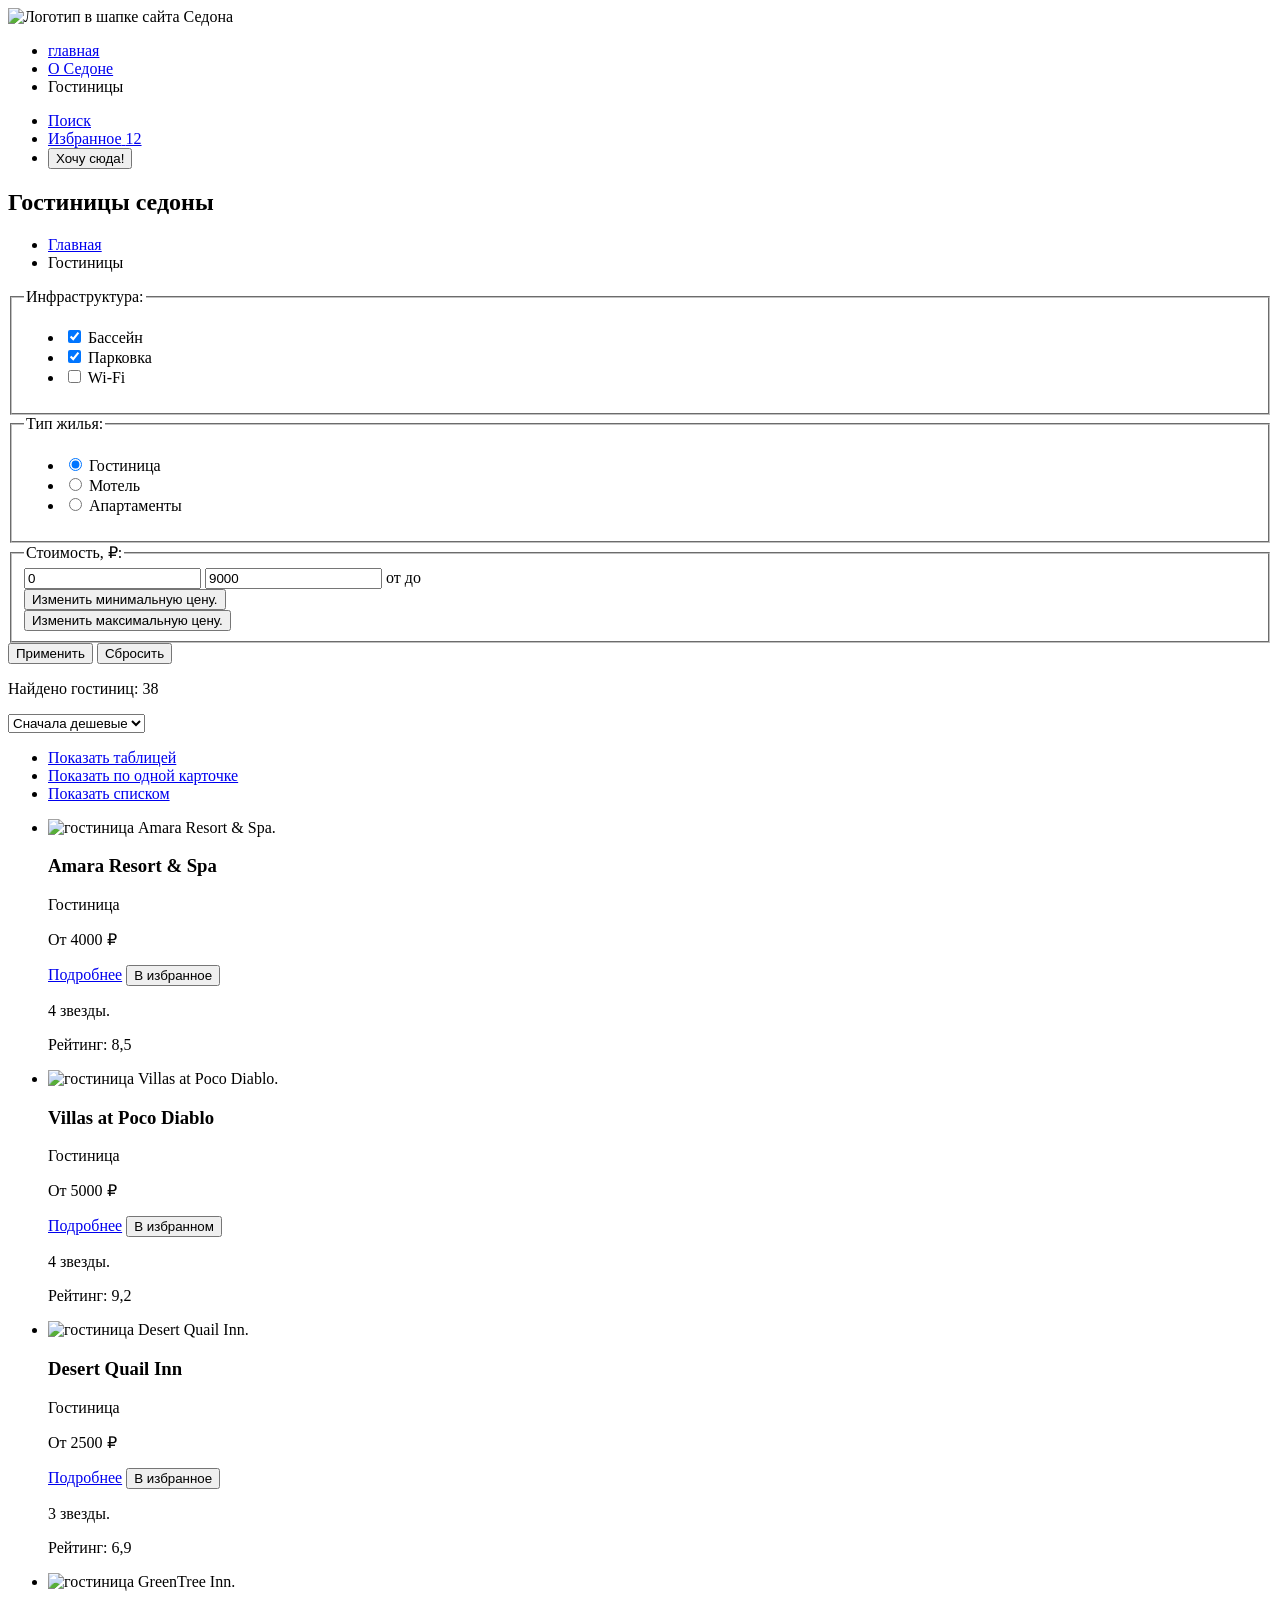
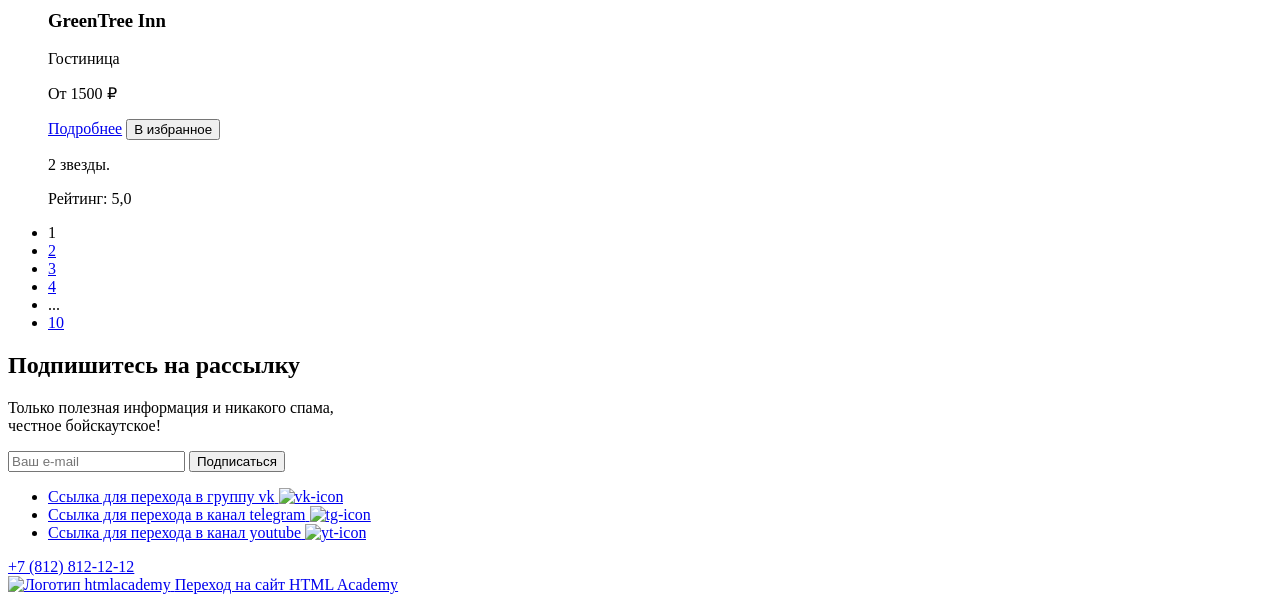
==== catalog.html @ 455b3871 "Add files via upload" ====
<!DOCTYPE html>
<html lang="ru">

  <head>
    <meta charset="utf-8">
    <title>Гостиницы Седона</title>
    <link rel="" href="">
  </head>

  <body>
    <header class="navigation">
      <a class="navigation-logo">
        <img class="logo-site" width="140" height="70" src="images/logo.svg" alt="Логотип в шапке сайта Седона">
      </a>
      <nav class="nav">
        <ul class="nav-list">
          <li class="navigation-item"><a href="index.html" class="nav-list-link">главная</a></li>
          <li class="navigation-item"><a class="nav-list-link" href="#">О Седоне</a></li>
          <li class="navigation-item current-link-catalog"><a class="nav-list-link">Гостиницы</a></li>
        </ul>

        <ul class="nav-list navigation-user">
          <li class="navigation-item">
            <a class="navigation-link-user search-icon" href="#">
              <span class="visually-hidden">Поиск</span>
            </a>
          </li>
          <li class="navigation-item">
            <a class="navigation-link-user favourite-icon" href="#">
              <span class="visually-hidden">Избранное</span>
              <span class="favourite-number">12</span>
            </a>
          </li>
          <li class="navigation-item">
            <button class="button-desired" type="button">Хочу сюда!</button>
          </li>
        </ul>
      </nav>
    </header>

    <main>
      <section class="head-main">
          <h1 class="catalog-title">Гостиницы седоны</h1>
          <ul class="catalog-navigation">
            <li class="catalog-navigation-item">
              <a class="catalog-navigation-link-home" href="index.html">
                <span class="visually-hidden">Главная</span>
              </a>
            </li>
            <li class="catalog-navigation-item">
              <a class="catalog-navigation-link">Гостиницы</a>
            </li>
          </ul>

        <!-- Фильтр каталога -->
        <form class="catalog-filter" action="#" method="get">
          <fieldset class="catalog-filter-checkbox">
            <legend class="catalog-filter-title">Инфраструктура:</legend>
            <ul class="catalog-filter-list">
              <li class="catalog-filter-item">
                <label class="catalog-checked">
                  <input class="visually-hidden filter-input" type="checkbox" name="infrastructure" checked value="pool">
                  <span class="filter-label">Бассейн</span>
                </label>
              </li>
              <li class="catalog-filter-item">
                <label class="catalog-checked">
                  <input class="visually-hidden filter-input" type="checkbox" name="infrastructure" checked value="parking">
                  <span class="filter-label">Парковка</span>
                </label>
              </li>
              <li class="catalog-filter-item">
                <label class="catalog-check">
                  <input class="visually-hidden filter-input" type="checkbox" name="infrastructure" value="wifi">
                  <span class="filter-label">Wi-Fi</span>
                </label>
              </li>
            </ul>
          </fieldset>

          <fieldset class="catalog-filter-radio">
            <legend class="catalog-filter-title">Тип жилья:</legend>
            <ul class="catalog-filter-list">
              <li class="catalog-filter-item">
                <label class="catalog-radios">
                  <input class="visually-hidden filter-input" id="hotel-radio" name="type-radio" type="radio" checked value="Hotel">
                  <span class="filter-label">Гостиница</span>
                </label>
              </li>
              <li class="catalog-filter-item">
                <label class="catalog-radio">
                  <input class="visually-hidden filter-input" id="motel-radio" name="type-radio" type="radio" value="Motel">
                  <span class="filter-label">Мотель</span>
                </label>
              </li>
              <li class="catalog-filter-item">
                <label class="catalog-radio">
                  <input class="visually-hidden filter-input" id="apartments-radio" name="type-radio" type="radio" value="Apartments">
                  <span class="filter-label">Апартаменты</span>
                </label>
              </li>
            </ul>
          </fieldset>

          <fieldset class="catalog-filter-price">
            <legend class="catalog-filter-title">Стоимость, <span>₽:</span></legend>
              <div class="catalog-inputs">
                <input class="catalog-min" type="text" name="max-sum" value="0">
                <input class="catalog-max" type="text" name="min-sum" value="9000">
                <span class="from-to">от</span>
                <span class="before-to">до</span>
              </div>
              <div class="range-scale">
                <div class="range-bar" style="left: 0; width: 226px;">
                  <button class="range-toggle toggle-min" type="button">
                    <span class="visually-hidden">Изменить минимальную цену.</span>
                  </button>
                  <button class="range-toggle toggle-max" type="button">
                    <span class="visually-hidden">Изменить максимальную цену.</span>
                  </button>
                </div>
              </div>
          </fieldset>

          <div class="catalog-buttons">
            <button class="catalog-submit" type="submit">Применить</button>
            <button class="catalog-reset" type="reset">Сбросить</button>
          </div>

        </form>
      </section>

<!-- Вывод поиска -->
      <section class="inner-search">

        <section class="search">
          <p class="found-hotel">Найдено гостиниц:
            <span class="found-hotel"> 38</span>
          </p>

          <select class="select-control">
            <option>Сначала дешевые</option>
          </select>

          <ul class="display-list">
            <li class="display-item">
              <a class="display-button current-button" href="#">
                <span class="visually-hidden">Показать таблицей</span>
              </a>
            </li>
            <li class="display-item">
              <a class="display-button view-item" href="#">
                <span class="visually-hidden">Показать по одной карточке</span>
              </a>
            </li>
            <li class="display-item">
              <a class="display-button view-list" href="#">
                <span class="visually-hidden">Показать списком</span>
              </a>
            </li>
          </ul>
        </section>

<!-- Карточки -->
        <section class="product">
          <ul class="product-list">
            <li class="product-item">
              <img class="product-img" src="images/hotel-1.jpg" alt="гостиница Amara Resort &amp; Spa.">
              <div class="card-container">
                <h3 class="product-title">Amara Resort &amp; Spa</h3>
                <span class="type">Гостиница</span>
                <p class="product-price">От 4000 ₽</p>
                <a class="product-link-details" href="#">Подробнее</a>
                <button class="product-button" type="button">В избранное</button>
                <p class="catalog-hotel-stars four-stars">
                  <span class="visually-hidden">4 звезды.</span>
                </p>
                <p class="catalog-hotel-raiting">Рейтинг: 8,5</p>
              </div>
            </li>

            <li class="product-item">
              <img class="product-img" src="images/hotel-2.jpg" alt="гостиница Villas at Poco Diablo.">
              <div class="card-container">
                <h3 class="product-title">Villas at Poco Diablo</h3>
                <span class="type">Гостиница</span>
                <p class="product-price">От 5000 ₽</p>
                <a class="product-link-details" href="#">Подробнее</a>
                <button class="product-button-favorite" type="button">В избранном</button>
                <p class="catalog-hotel-stars four-stars">
                  <span class="visually-hidden">4 звезды.</span>
                </p>
                <p class="catalog-hotel-raiting">Рейтинг: 9,2</p>
              </div>
            </li>

            <li class="product-item">
              <img class="product-img" src="images/hotel-3.jpg" alt="гостиница Desert Quail Inn.">
              <div class="card-container">
                <h3 class="product-title">Desert Quail Inn</h3>
                <span class="type">Гостиница</span>
                <p class="product-price">От 2500 ₽</p>
                <a class="product-link-details" href="#">Подробнее</a>
                <button class="product-button" type="button">В избранное</button>
                <p class="catalog-hotel-stars tree-stars">
                  <span class="visually-hidden">3 звезды.</span>
                </p>
                <p class="catalog-hotel-raiting">Рейтинг: 6,9</p>
              </div>
            </li>

            <li class="product-item">
              <img class="product-img" src="images/hotel-4.jpg" alt="гостиница GreenTree Inn.">
              <div class="card-container">
                <h3 class="product-title">GreenTree Inn</h3>
                <span class="type">Гостиница</span>
                <p class="product-price">От 1500 ₽</p>
                <a class="product-link-details" href="#">Подробнее</a>
                <button class="product-button" type="button">В избранное</button>
                <p class="catalog-hotel-stars two-stars">
                  <span class="visually-hidden">2 звезды.</span>
                </p>
                <p class="catalog-hotel-raiting">Рейтинг: 5,0</p>
              </div>
            </li>
          </ul>
        </section>

        <section class="pagination-block">
          <ul class="pagination">
            <li class="pagination-item">
              <a class="pagination-link-current">1</a>
            </li>

            <li class="pagination-item">
              <a class="pagination-link" href="#">2</a>
            </li>

            <li class="pagination-item">
              <a class="pagination-link" href="#">3</a>
            </li>

            <li class="pagination-item">
              <a class="pagination-link" href="#">4</a>
            </li>

            <li class="pagination-item">
              <a class="pagination-link-next">...</a>
            </li>

            <li class="pagination-item">
              <a class="pagination-link" href="#">10</a>
            </li>
          </ul>
        </section>
      </section>
        <section class="subscribe">
          <div class="subscribe-block">
            <h2 class="header-block-two">Подпишитесь на рассылку</h2>
            <p class="description-block">Только полезная информация и никакого спама,<br> честное бойскаутское!</p>
            <form class="subscribe-form" action="#" method="post">
            <input class="subscribe-field" type="email" placeholder="Ваш e-mail">
              <button class="subscribe-button" type="submit">Подписаться</button>
            </form>
          </div>
        </section>
    </main>

    <footer class="main-footer">
      <div class="social-container">
        <ul class="social-list">
          <li class="social-item">
            <a class="social-link" href="https://vk.com/htmlacademy" target="_blank"
              title="Группа вконтакте htmlacademy">
              <span class="visually-hidden">Ссылка для перехода в группу vk</span>
              <img src="images/icon/social-vk.svg" alt="vk-icon">
            </a>
          </li>

          <li class="social-item">
            <a class="social-link" href="https://t.me/htmlacademy " target="_blank" title="Телеграм канал htmlacademy">
              <span class="visually-hidden">Ссылка для перехода в канал telegram</span>
              <img src="images/icon/social-telegram.svg" alt="tg-icon">
            </a>
          </li>

          <li class="social-item">
            <a class="social-link" href="https://www.youtube.com/user/htmlacademyru" target="_blank"
              title="Ютуб канал htmlacademy">
              <span class="visually-hidden">Ссылка для перехода в канал youtube</span>
              <img src="images/icon/social-youtube.svg" alt="yt-icon">
            </a>
          </li>
        </ul>

        <div class="footer-contact-number">
          <a href="tel:88128121212" class="footer-number">+7 (812) 812-12-12</a>
        </div>

       <div class="footer-contact-logo">
         <a class="page-footer-contact-logo-htmlacademy" href="https://htmlacademy.ru/">
            <img class="contact-logo" src="images/htmlacademy.svg" width="115" height="33" alt="Логотип htmlacademy">
            <span class="visually-hidden">Переход на сайт HTML Academy</span>
         </a>
       </div>
      </div>
    </footer>
  </body>

</html>
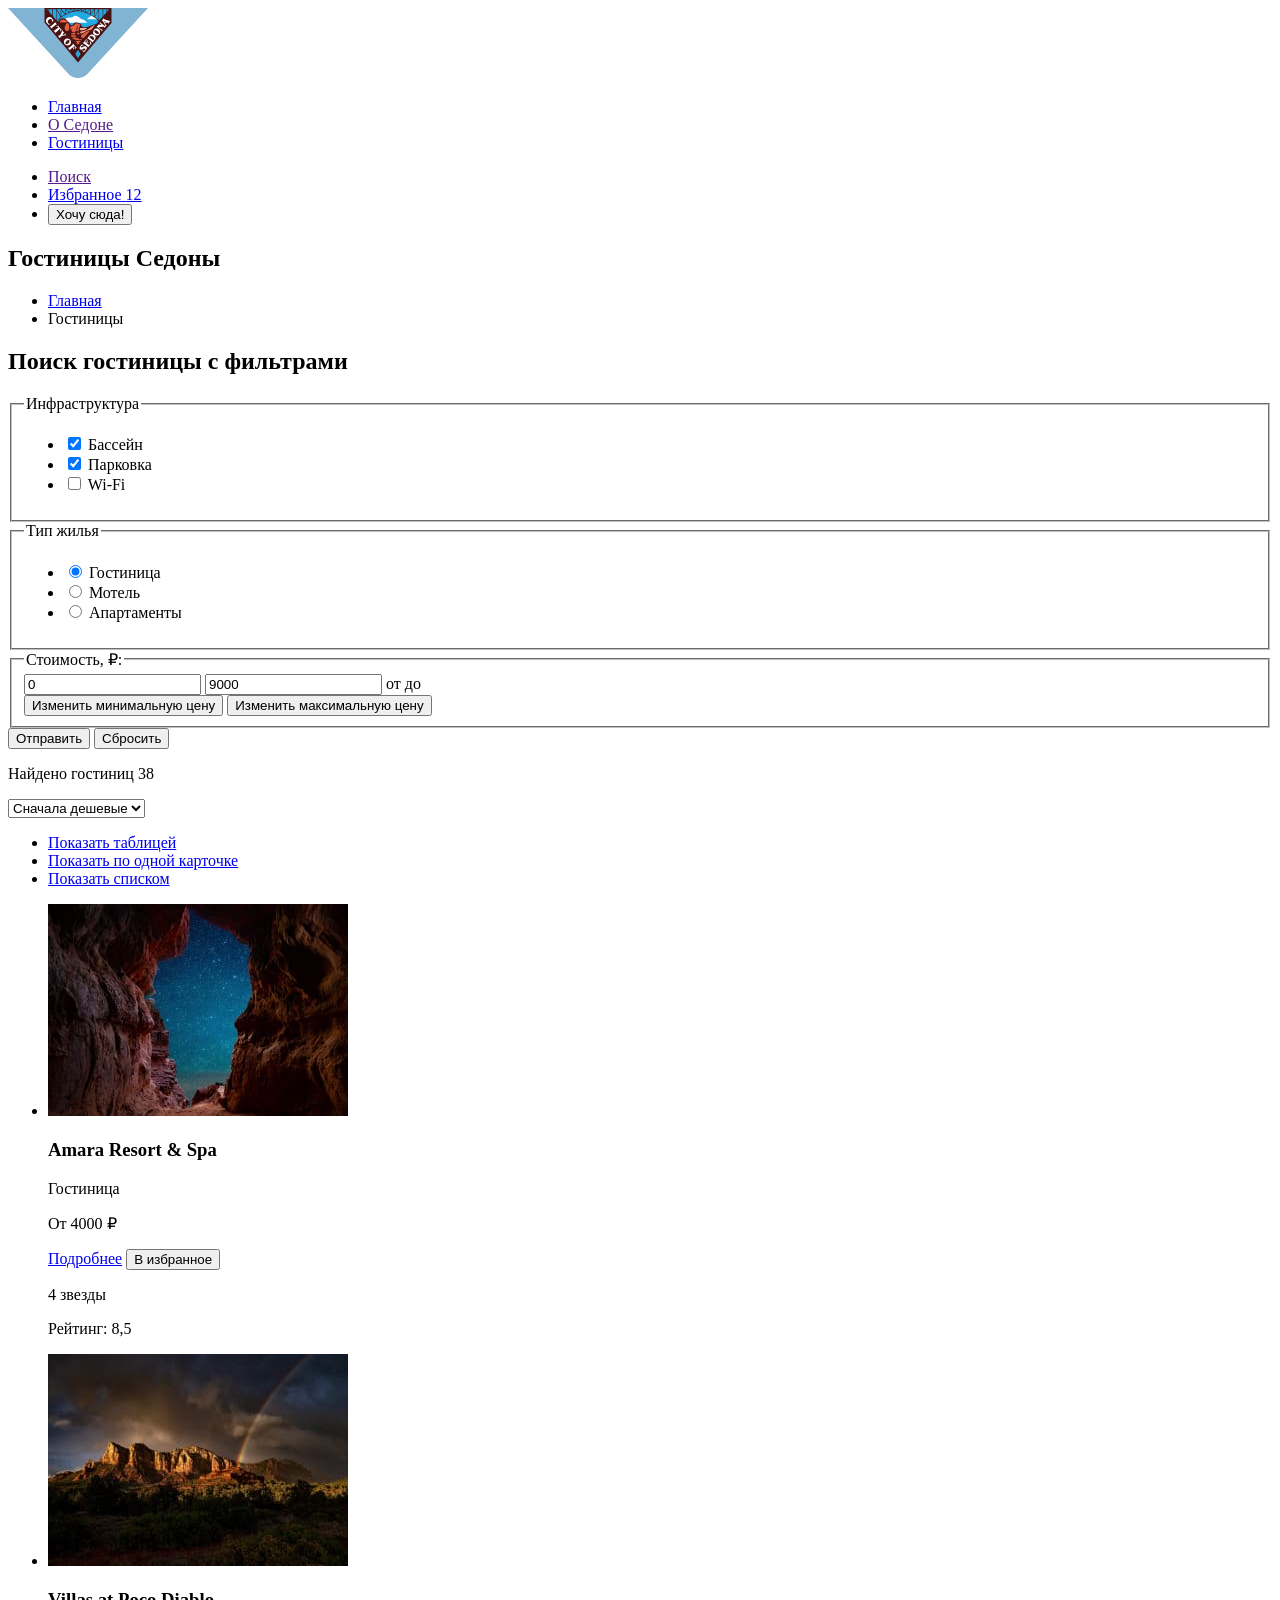
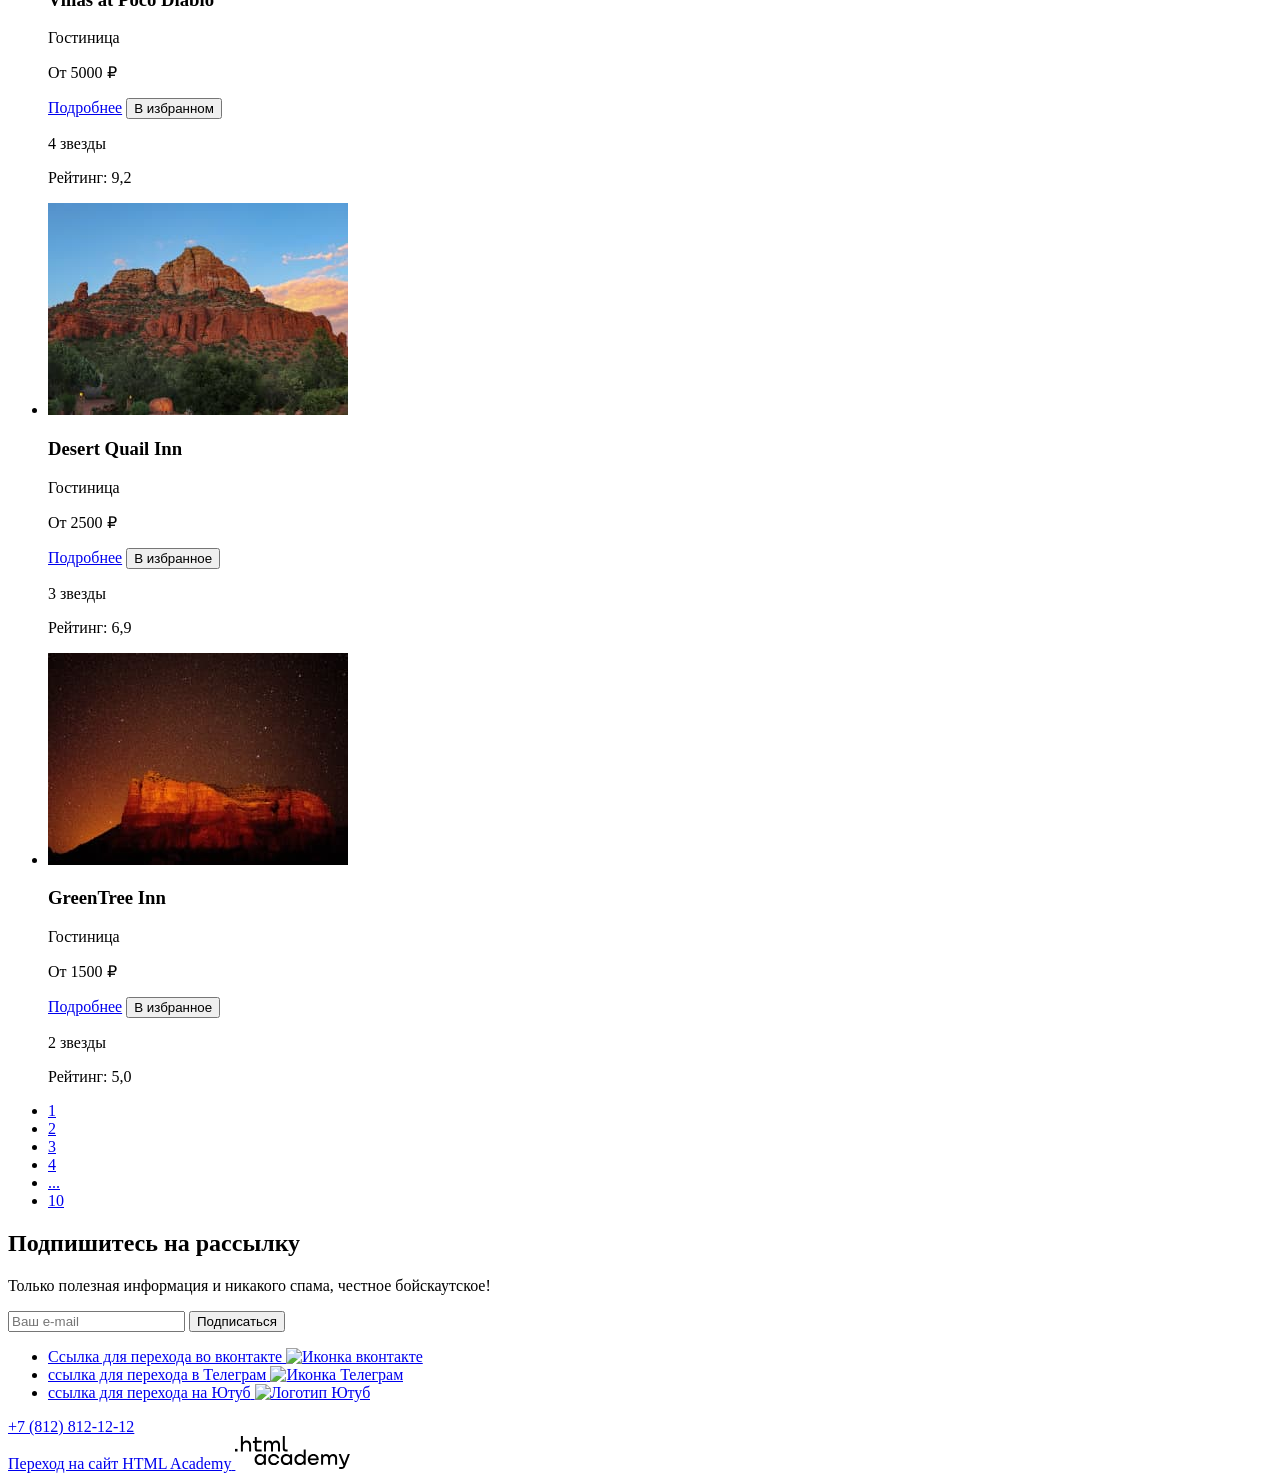
==== commit 33a3ffc5: "Add files via upload" ====
--- a/catalog.html
+++ b/catalog.html
@@ -1,310 +1,408 @@
-<!DOCTYPE html>
-<html lang="ru">
-
-  <head>
-    <meta charset="utf-8">
-    <title>Гостиницы Седона</title>
-    <link rel="" href="">
-  </head>
-
-  <body>
-    <header class="navigation">
-      <a class="navigation-logo">
-        <img class="logo-site" width="140" height="70" src="images/logo.svg" alt="Логотип в шапке сайта Седона">
-      </a>
-      <nav class="nav">
-        <ul class="nav-list">
-          <li class="navigation-item"><a href="index.html" class="nav-list-link">главная</a></li>
-          <li class="navigation-item"><a class="nav-list-link" href="#">О Седоне</a></li>
-          <li class="navigation-item current-link-catalog"><a class="nav-list-link">Гостиницы</a></li>
-        </ul>
-
-        <ul class="nav-list navigation-user">
-          <li class="navigation-item">
-            <a class="navigation-link-user search-icon" href="#">
-              <span class="visually-hidden">Поиск</span>
-            </a>
-          </li>
-          <li class="navigation-item">
-            <a class="navigation-link-user favourite-icon" href="#">
-              <span class="visually-hidden">Избранное</span>
-              <span class="favourite-number">12</span>
-            </a>
-          </li>
-          <li class="navigation-item">
-            <button class="button-desired" type="button">Хочу сюда!</button>
-          </li>
-        </ul>
-      </nav>
-    </header>
-
-    <main>
-      <section class="head-main">
-          <h1 class="catalog-title">Гостиницы седоны</h1>
-          <ul class="catalog-navigation">
-            <li class="catalog-navigation-item">
-              <a class="catalog-navigation-link-home" href="index.html">
-                <span class="visually-hidden">Главная</span>
-              </a>
-            </li>
-            <li class="catalog-navigation-item">
-              <a class="catalog-navigation-link">Гостиницы</a>
-            </li>
-          </ul>
-
-        <!-- Фильтр каталога -->
-        <form class="catalog-filter" action="#" method="get">
-          <fieldset class="catalog-filter-checkbox">
-            <legend class="catalog-filter-title">Инфраструктура:</legend>
-            <ul class="catalog-filter-list">
-              <li class="catalog-filter-item">
-                <label class="catalog-checked">
-                  <input class="visually-hidden filter-input" type="checkbox" name="infrastructure" checked value="pool">
-                  <span class="filter-label">Бассейн</span>
-                </label>
-              </li>
-              <li class="catalog-filter-item">
-                <label class="catalog-checked">
-                  <input class="visually-hidden filter-input" type="checkbox" name="infrastructure" checked value="parking">
-                  <span class="filter-label">Парковка</span>
-                </label>
-              </li>
-              <li class="catalog-filter-item">
-                <label class="catalog-check">
-                  <input class="visually-hidden filter-input" type="checkbox" name="infrastructure" value="wifi">
-                  <span class="filter-label">Wi-Fi</span>
-                </label>
-              </li>
-            </ul>
-          </fieldset>
-
-          <fieldset class="catalog-filter-radio">
-            <legend class="catalog-filter-title">Тип жилья:</legend>
-            <ul class="catalog-filter-list">
-              <li class="catalog-filter-item">
-                <label class="catalog-radios">
-                  <input class="visually-hidden filter-input" id="hotel-radio" name="type-radio" type="radio" checked value="Hotel">
-                  <span class="filter-label">Гостиница</span>
-                </label>
-              </li>
-              <li class="catalog-filter-item">
-                <label class="catalog-radio">
-                  <input class="visually-hidden filter-input" id="motel-radio" name="type-radio" type="radio" value="Motel">
-                  <span class="filter-label">Мотель</span>
-                </label>
-              </li>
-              <li class="catalog-filter-item">
-                <label class="catalog-radio">
-                  <input class="visually-hidden filter-input" id="apartments-radio" name="type-radio" type="radio" value="Apartments">
-                  <span class="filter-label">Апартаменты</span>
-                </label>
-              </li>
-            </ul>
-          </fieldset>
-
-          <fieldset class="catalog-filter-price">
-            <legend class="catalog-filter-title">Стоимость, <span>₽:</span></legend>
-              <div class="catalog-inputs">
-                <input class="catalog-min" type="text" name="max-sum" value="0">
-                <input class="catalog-max" type="text" name="min-sum" value="9000">
-                <span class="from-to">от</span>
-                <span class="before-to">до</span>
-              </div>
-              <div class="range-scale">
-                <div class="range-bar" style="left: 0; width: 226px;">
-                  <button class="range-toggle toggle-min" type="button">
-                    <span class="visually-hidden">Изменить минимальную цену.</span>
-                  </button>
-                  <button class="range-toggle toggle-max" type="button">
-                    <span class="visually-hidden">Изменить максимальную цену.</span>
-                  </button>
-                </div>
-              </div>
-          </fieldset>
-
-          <div class="catalog-buttons">
-            <button class="catalog-submit" type="submit">Применить</button>
-            <button class="catalog-reset" type="reset">Сбросить</button>
-          </div>
-
-        </form>
-      </section>
-
-<!-- Вывод поиска -->
-      <section class="inner-search">
-
-        <section class="search">
-          <p class="found-hotel">Найдено гостиниц:
-            <span class="found-hotel"> 38</span>
-          </p>
-
-          <select class="select-control">
-            <option>Сначала дешевые</option>
-          </select>
-
-          <ul class="display-list">
-            <li class="display-item">
-              <a class="display-button current-button" href="#">
-                <span class="visually-hidden">Показать таблицей</span>
-              </a>
-            </li>
-            <li class="display-item">
-              <a class="display-button view-item" href="#">
-                <span class="visually-hidden">Показать по одной карточке</span>
-              </a>
-            </li>
-            <li class="display-item">
-              <a class="display-button view-list" href="#">
-                <span class="visually-hidden">Показать списком</span>
-              </a>
-            </li>
-          </ul>
-        </section>
-
-<!-- Карточки -->
-        <section class="product">
-          <ul class="product-list">
-            <li class="product-item">
-              <img class="product-img" src="images/hotel-1.jpg" alt="гостиница Amara Resort &amp; Spa.">
-              <div class="card-container">
-                <h3 class="product-title">Amara Resort &amp; Spa</h3>
-                <span class="type">Гостиница</span>
-                <p class="product-price">От 4000 ₽</p>
-                <a class="product-link-details" href="#">Подробнее</a>
-                <button class="product-button" type="button">В избранное</button>
-                <p class="catalog-hotel-stars four-stars">
-                  <span class="visually-hidden">4 звезды.</span>
-                </p>
-                <p class="catalog-hotel-raiting">Рейтинг: 8,5</p>
-              </div>
-            </li>
-
-            <li class="product-item">
-              <img class="product-img" src="images/hotel-2.jpg" alt="гостиница Villas at Poco Diablo.">
-              <div class="card-container">
-                <h3 class="product-title">Villas at Poco Diablo</h3>
-                <span class="type">Гостиница</span>
-                <p class="product-price">От 5000 ₽</p>
-                <a class="product-link-details" href="#">Подробнее</a>
-                <button class="product-button-favorite" type="button">В избранном</button>
-                <p class="catalog-hotel-stars four-stars">
-                  <span class="visually-hidden">4 звезды.</span>
-                </p>
-                <p class="catalog-hotel-raiting">Рейтинг: 9,2</p>
-              </div>
-            </li>
-
-            <li class="product-item">
-              <img class="product-img" src="images/hotel-3.jpg" alt="гостиница Desert Quail Inn.">
-              <div class="card-container">
-                <h3 class="product-title">Desert Quail Inn</h3>
-                <span class="type">Гостиница</span>
-                <p class="product-price">От 2500 ₽</p>
-                <a class="product-link-details" href="#">Подробнее</a>
-                <button class="product-button" type="button">В избранное</button>
-                <p class="catalog-hotel-stars tree-stars">
-                  <span class="visually-hidden">3 звезды.</span>
-                </p>
-                <p class="catalog-hotel-raiting">Рейтинг: 6,9</p>
-              </div>
-            </li>
-
-            <li class="product-item">
-              <img class="product-img" src="images/hotel-4.jpg" alt="гостиница GreenTree Inn.">
-              <div class="card-container">
-                <h3 class="product-title">GreenTree Inn</h3>
-                <span class="type">Гостиница</span>
-                <p class="product-price">От 1500 ₽</p>
-                <a class="product-link-details" href="#">Подробнее</a>
-                <button class="product-button" type="button">В избранное</button>
-                <p class="catalog-hotel-stars two-stars">
-                  <span class="visually-hidden">2 звезды.</span>
-                </p>
-                <p class="catalog-hotel-raiting">Рейтинг: 5,0</p>
-              </div>
-            </li>
-          </ul>
-        </section>
-
-        <section class="pagination-block">
-          <ul class="pagination">
-            <li class="pagination-item">
-              <a class="pagination-link-current">1</a>
-            </li>
-
-            <li class="pagination-item">
-              <a class="pagination-link" href="#">2</a>
-            </li>
-
-            <li class="pagination-item">
-              <a class="pagination-link" href="#">3</a>
-            </li>
-
-            <li class="pagination-item">
-              <a class="pagination-link" href="#">4</a>
-            </li>
-
-            <li class="pagination-item">
-              <a class="pagination-link-next">...</a>
-            </li>
-
-            <li class="pagination-item">
-              <a class="pagination-link" href="#">10</a>
-            </li>
-          </ul>
-        </section>
-      </section>
-        <section class="subscribe">
-          <div class="subscribe-block">
-            <h2 class="header-block-two">Подпишитесь на рассылку</h2>
-            <p class="description-block">Только полезная информация и никакого спама,<br> честное бойскаутское!</p>
-            <form class="subscribe-form" action="#" method="post">
-            <input class="subscribe-field" type="email" placeholder="Ваш e-mail">
-              <button class="subscribe-button" type="submit">Подписаться</button>
-            </form>
-          </div>
-        </section>
-    </main>
-
-    <footer class="main-footer">
-      <div class="social-container">
-        <ul class="social-list">
-          <li class="social-item">
-            <a class="social-link" href="https://vk.com/htmlacademy" target="_blank"
-              title="Группа вконтакте htmlacademy">
-              <span class="visually-hidden">Ссылка для перехода в группу vk</span>
-              <img src="images/icon/social-vk.svg" alt="vk-icon">
-            </a>
-          </li>
-
-          <li class="social-item">
-            <a class="social-link" href="https://t.me/htmlacademy " target="_blank" title="Телеграм канал htmlacademy">
-              <span class="visually-hidden">Ссылка для перехода в канал telegram</span>
-              <img src="images/icon/social-telegram.svg" alt="tg-icon">
-            </a>
-          </li>
-
-          <li class="social-item">
-            <a class="social-link" href="https://www.youtube.com/user/htmlacademyru" target="_blank"
-              title="Ютуб канал htmlacademy">
-              <span class="visually-hidden">Ссылка для перехода в канал youtube</span>
-              <img src="images/icon/social-youtube.svg" alt="yt-icon">
-            </a>
-          </li>
-        </ul>
-
-        <div class="footer-contact-number">
-          <a href="tel:88128121212" class="footer-number">+7 (812) 812-12-12</a>
-        </div>
-
-       <div class="footer-contact-logo">
-         <a class="page-footer-contact-logo-htmlacademy" href="https://htmlacademy.ru/">
-            <img class="contact-logo" src="images/htmlacademy.svg" width="115" height="33" alt="Логотип htmlacademy">
-            <span class="visually-hidden">Переход на сайт HTML Academy</span>
-         </a>
-       </div>
-      </div>
-    </footer>
-  </body>
-
-</html>
+<!doctype html>
+<html lang="ru">
+  <head>
+    <meta charset="UTF-8" />
+    <meta name="viewport" content="width=device-width, initial-scale=1.0" />
+    <title>Гостиницы</title>
+    <link rel="stylesheet" href="/styles/styles.css" />
+  </head>
+  <body>
+    <header class="navigation">
+      <a class="navigation-logo" href="index.html">
+        <img
+          class="logo"
+          src="images/logo.svg"
+          alt="Логотип Седона"
+          width="140"
+          height="70"
+        />
+      </a>
+      <ul class="navigation-list">
+        <li class="navigation-item navigation-item-current">
+          <a class="navigation-link" href="index.html">Главная</a>
+        </li>
+        <li class="navigation-item navigation-item-current">
+          <a class="navigation-link" href="">О Седоне</a>
+        </li>
+        <li class="navigation-item navigation-item-current">
+          <a class="navigation-link" href="catalog.html">Гостиницы</a>
+        </li>
+      </ul>
+      <ul class="navigation-user">
+        <li class="navigation-user-item">
+          <a class="navigation-user-link search-icon" href="">
+            <span class="visually-hidden">Поиск</span>
+          </a>
+        </li>
+        <li class="navigation-user-item">
+          <a class="navigation-user-link favourite-icon" href="favorit.html">
+            <span class="visually-hidden">Избранное</span>
+            <span class="visually-hidden">12</span>
+          </a>
+        </li>
+        <li class="navigation-user-item">
+          <button class="navigation-button" type="button">Хочу сюда!</button>
+        </li>
+      </ul>
+    </header>
+    <main>
+      <section class="filter">
+        <!--хлебные крошки -->
+        <h1 class="filter-text">Гостиницы Седоны</h1>
+        <ul class="breadcrumbs">
+          <li class="breadcrumbs-item">
+            <a class="breadcrumbs-link" href="index.html">
+              <span class="visually-hidden">Главная</span>
+            </a>
+          </li>
+          <li class="breadcrumbs-item">
+            <a class="breadcrumbs-link">Гостиницы</a>
+          </li>
+        </ul>
+        <!--фильтры-->
+
+        <h2 class="visually-hidden">Поиск гостиницы с фильтрами</h2>
+        <form action="https://echo.htmlacademy.ru/" method="get">
+          <fieldset class="catalog-filter-checkbox">
+            <legend class="catalog-filter-title">Инфраструктура</legend>
+            <ul class="catalog-filter-list">
+              <li class="catalog-filter-item">
+                <label class="catalog-checked">
+                  <input
+                    type="checkbox"
+                    class="visually-hidden filter-input"
+                    name="infrastructure"
+                    value="pool"
+                    checked
+                  />
+                  <span class="filter-label">Бассейн</span>
+                </label>
+              </li>
+              <li class="catalog-filter-item">
+                <label class="catalog-checked">
+                  <input
+                    type="checkbox"
+                    name="infrastructure"
+                    value="parking"
+                    class="visually-hidden filter-input"
+                    checked
+                  />
+                  <span class="filter-label">Парковка</span>
+                </label>
+              </li>
+              <li class="catalog-filter-item">
+                <label class="catalog-check">
+                  <input
+                    type="checkbox"
+                    name="infrastructure"
+                    value="Wi-Fi"
+                    class="filter-input visually-hidden"
+                  />
+                  <span class="filter-label">Wi-Fi</span>
+                </label>
+              </li>
+            </ul>
+          </fieldset>
+          <fieldset class="catalog-filter-radio">
+            <legend class="catalog-filter-title">Тип жилья</legend>
+            <ul class="catalog-filter-list">
+              <li class="catalog-filter-item">
+                <label class="catalog-radio">
+                  <input
+                    class="visually-hidden filter-input"
+                    type="radio"
+                    name="type-radio"
+                    value="Hotel"
+                    checked
+                  />
+                  <span class="filter-label">Гостиница</span>
+                </label>
+              </li>
+              <li class="catalog-filter-item">
+                <label class="catalog-radio">
+                  <input
+                    class="visually-hidden filter-input"
+                    type="radio"
+                    name="type-radio"
+                    value="Motel"
+                  />
+                  <span class="filter-label">Мотель</span>
+                </label>
+              </li>
+              <li class="catalog-filter-item">
+                <label class="catalog-radio">
+                  <input
+                    class="visually-hidden filter-input"
+                    name="type-radio"
+                    value="Apartments"
+                    type="radio"
+                  />
+                  <span class="filter-label">Апартаменты</span>
+                </label>
+              </li>
+            </ul>
+          </fieldset>
+          <fieldset class="catalog-filter-price">
+            <legend class="catalog-filter-title">Стоимость, ₽:</legend>
+            <div class="catalog-inputs">
+              <input
+                type="number"
+                class="catalog-min"
+                name="min-sum"
+                value="0"
+                min="0"
+              />
+              <input
+                type="number"
+                class="catalog-max"
+                name="max-sum"
+                value="9000"
+                max="12000"
+              />
+              <span class="from-to">от</span>
+              <span class="before-to">до</span>
+            </div>
+            <div class="range-scale">
+              <div class="range-bar">
+                <button type="button" class="range-toggle toggle-min">
+                  <span class="visually-hidden">
+                    Изменить минимальную цену</span
+                  >
+                </button>
+                <button class="range-toggle toggle-max" type="button">
+                  <span class="visually-hidden"
+                    >Изменить максимальную цену</span
+                  >
+                </button>
+              </div>
+            </div>
+          </fieldset>
+          <div class="catalog-buttons">
+            <button class="catalog-submit" type="submit">Отправить</button>
+            <button class="catalog-reset" type="reset">Сбросить</button>
+          </div>
+        </form>
+      </section>
+      <section class="inner-search">
+        <section class="search">
+          <p class="found-hotel">
+            Найдено гостиниц
+            <span class="found-hotel"> 38</span>
+          </p>
+          <select name="" id="">
+            <option value="">Сначала дешевые</option>
+            <option value="">Сначала дорогие</option>
+          </select>
+          <ul class="display-list">
+            <li class="display-item">
+              <a class="display-button current-button" href="#">
+                <span class="visually-hidden">Показать таблицей</span>
+              </a>
+            </li>
+            <li class="display-item">
+              <a class="display-button" href="#">
+                <span class="visually-hidden">Показать по одной карточке</span>
+              </a>
+            </li>
+            <li class="display-item">
+              <a href="#" class="display-button">
+                <span class="visually-hidden">Показать списком</span>
+              </a>
+            </li>
+          </ul>
+        </section>
+        <section class="product">
+          <ul class="product-list">
+            <li class="product-item">
+              <img
+                class="product-img"
+                src="images/hotel-1.jpg"
+                alt="Гостиница Amara Resort"
+                width="300"
+                height="212"
+              />
+              <div class="card-container">
+                <h3 class="product-title">Amara Resort &amp; Spa</h3>
+                <span class="type">Гостиница</span>
+                <p class="product-price">От 4000 ₽</p>
+                <a classs="product-link-details" href="#">Подробнее</a>
+                <button class="product-button" type="button">
+                  В избранное
+                </button>
+                <p class="catalog-hotel-stars four-stars">
+                  <span class="visually-hidden">4 звезды</span>
+                </p>
+                <p class="catalog-hotel-raiting">Рейтинг: 8,5</p>
+              </div>
+            </li>
+            <li class="product-item">
+              <img
+                class="product-img"
+                src="images/hotel-2.jpg"
+                alt="Гостиница Villas at Poco Diablo"
+                width="300"
+                height="212"
+              />
+              <div class="card-container">
+                <h3 class="product-title">Villas at Poco Diablo</h3>
+                <span class="type">Гостиница</span>
+                <p class="product-price">От 5000 ₽</p>
+                <a class="product-link-details" href="#">Подробнее</a>
+                <button class="product-button-favorite" type="button">
+                  В избранном
+                </button>
+                <p class="catalog-hotel-stars four-stars">
+                  <span class="visually-hidden">4 звезды</span>
+                </p>
+                <p class="catalog-hotel-raiting">Рейтинг: 9,2</p>
+              </div>
+            </li>
+            <li class="product-item">
+              <img
+                class="product-img"
+                src="images/hotel-3.jpg"
+                alt="Гостиница Desert Quail Inn"
+                width="300"
+                height="212"
+              />
+              <div class="card-container">
+                <h3 class="product-title">Desert Quail Inn</h3>
+                <span class="type">Гостиница</span>
+                <p class="product-price">От 2500 ₽</p>
+                <a class="product-link-details" href="#">Подробнее</a>
+                <button class="product-button-favorite" type="button">
+                  В избранное
+                </button>
+                <p class="catalog-hotel-stars tree-stars">
+                  <span class="visually-hidden">3 звезды</span>
+                </p>
+                <p class="catalog-hotel-raiting">Рейтинг: 6,9</p>
+              </div>
+            </li>
+            <li class="product-item">
+              <img
+                class="product-img"
+                src="images/hotel-4.jpg"
+                alt="Гостиница GreenTree Inn"
+                width="300"
+                height="212"
+              />
+              <div class="card-container">
+                <h3 class="product-title">GreenTree Inn</h3>
+                <span class="type">Гостиница</span>
+                <p class="product-price">От 1500 ₽</p>
+                <a href="#" class="product-link-details">Подробнее</a>
+                <button class="product-button-favorite">В избранное</button>
+                <p class="catalog-hotel-stars two-stars">
+                  <span class="visually-hidden">2 звезды</span>
+                </p>
+                <p class="catalog-hotel-raiting">Рейтинг: 5,0</p>
+              </div>
+            </li>
+          </ul>
+        </section>
+        <section class="pagination-block">
+          <ul class="pagination">
+            <li class="pagination-item">
+              <a class="pagination-link pagination-link-current" href="#">1</a>
+            </li>
+            <li class="pagination-item">
+              <a class="pagination-link" href="#">2</a>
+            </li>
+            <li class="pagination-item">
+              <a class="pagination-link" href="#">3</a>
+            </li>
+            <li class="pagination-item">
+              <a class="pagination-link" href="#">4</a>
+            </li>
+            <li class="pagination-item">
+              <a class="pagination-link-next" href="#">...</a>
+            </li>
+            <li class="pagination-item">
+              <a class="pagination-link" href="#">10</a>
+            </li>
+          </ul>
+        </section>
+      </section>
+
+      <!--подписка на новости -->
+      <section class="subscribe sub-img">
+        <div class="subscribe-block">
+          <h2 class="header-block-two">Подпишитесь на рассылку</h2>
+          <p class="description-block">
+            Только полезная информация и никакого спама, честное бойскаутское!
+          </p>
+          <form
+            class="subscribe-form"
+            action="https://echo.htmlacademy.ru/"
+            method="post"
+          >
+            <input
+              class="subscribe-field"
+              type="email"
+              placeholder="Ваш e-mail"
+            />
+            <button class="subscribe-button" type="submit">Подписаться</button>
+          </form>
+        </div>
+      </section>
+    </main>
+
+    <footer class="main-footer">
+      <section class="social-container">
+        <ul class="social-list">
+          <li class="social-item">
+            <a
+              class="social-link"
+              target="_blank"
+              href="https://htmlacademy.ru/study"
+            >
+              <span class="visually-hidden"
+                >Ссылка для перехода во вконтакте</span
+              >
+              <img src="" alt="Иконка вконтакте" />
+            </a>
+          </li>
+          <li class="social-item">
+            <a
+              class="social-link"
+              target="_blank"
+              href="https://htmlacademy.ru/study"
+            >
+              <span class="visually-hidden"
+                >ссылка для перехода в Телеграм</span
+              >
+              <img src="" alt="Иконка Телеграм" />
+            </a>
+          </li>
+          <li class="social-item">
+            <a
+              href="https://htmlacademy.ru/study"
+              class="social-link"
+              target="_blank"
+            >
+              <span class="visually-hidden">ссылка для перехода на Ютуб</span>
+              <img src="" alt="Логотип Ютуб" />
+            </a>
+          </li>
+        </ul>
+      </section>
+      <section class="footer-contact-number">
+        <a class="footer-number" href="tel:88128121212">+7 (812) 812-12-12</a>
+      </section>
+      <section class="footer-contact-logo">
+        <a
+          class="page-footer-contact-logo-htmlacademy"
+          href="https://htmlacademy.ru/intensive/htmlcss"
+        >
+          <span class="visually-hidden">Переход на сайт HTML Academy</span>
+          <img
+            class="contact-logo"
+            src="images/HTML Academy.svg"
+            alt="Логотип htmlacademy"
+          />
+        </a>
+      </section>
+    </footer>
+  </body>
+</html>
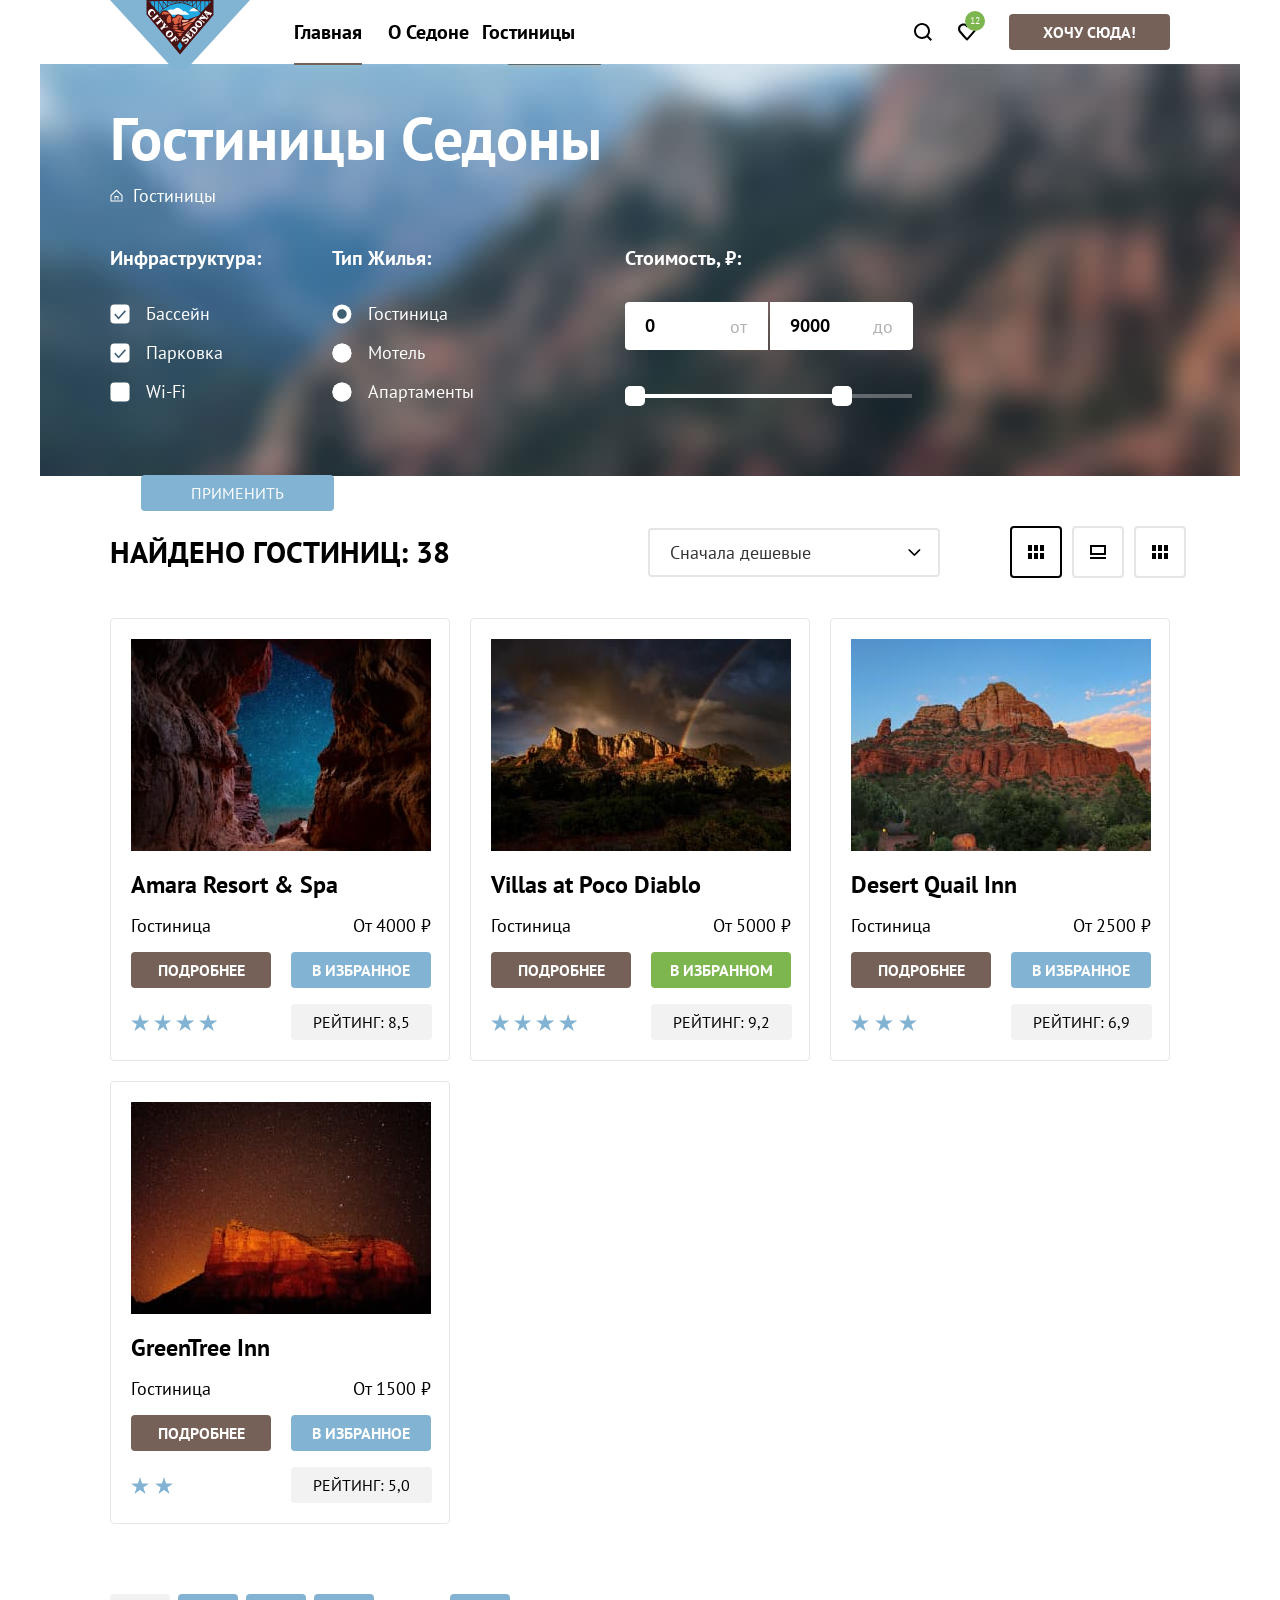
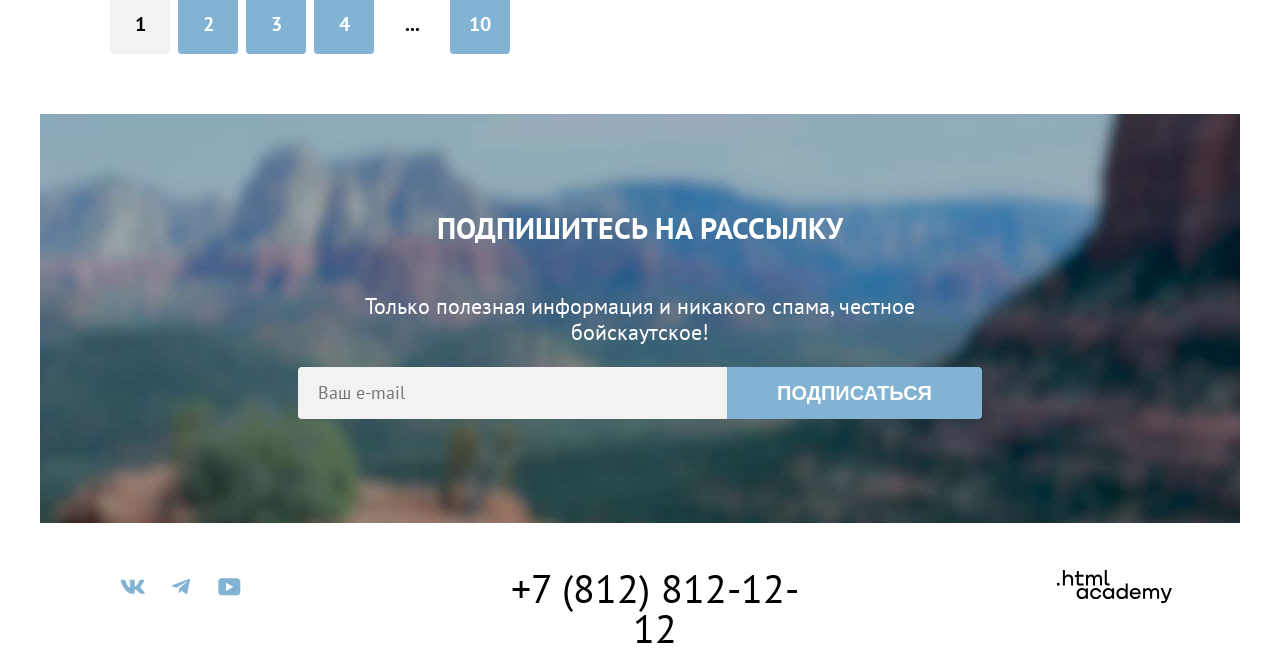
==== commit 0a570da8: "Add files via upload" ====
--- a/catalog.html
+++ b/catalog.html
@@ -3,47 +3,49 @@
   <head>
     <meta charset="UTF-8" />
     <meta name="viewport" content="width=device-width, initial-scale=1.0" />
-    <title>Гостиницы</title>
-    <link rel="stylesheet" href="/styles/styles.css" />
+    <title>HTML Academy: Седона</title>
+    <link rel="stylesheet" href="styles/styles.css" />
   </head>
   <body>
     <header class="navigation">
       <a class="navigation-logo" href="index.html">
         <img
           class="logo"
-          src="images/logo.svg"
+          src="/images/logo.svg"
           alt="Логотип Седона"
           width="140"
           height="70"
         />
       </a>
-      <ul class="navigation-list">
-        <li class="navigation-item navigation-item-current">
-          <a class="navigation-link" href="index.html">Главная</a>
-        </li>
-        <li class="navigation-item navigation-item-current">
-          <a class="navigation-link" href="">О Седоне</a>
-        </li>
-        <li class="navigation-item navigation-item-current">
-          <a class="navigation-link" href="catalog.html">Гостиницы</a>
-        </li>
-      </ul>
-      <ul class="navigation-user">
-        <li class="navigation-user-item">
-          <a class="navigation-user-link search-icon" href="">
-            <span class="visually-hidden">Поиск</span>
-          </a>
-        </li>
-        <li class="navigation-user-item">
-          <a class="navigation-user-link favourite-icon" href="favorit.html">
-            <span class="visually-hidden">Избранное</span>
-            <span class="visually-hidden">12</span>
-          </a>
-        </li>
-        <li class="navigation-user-item">
-          <button class="navigation-button" type="button">Хочу сюда!</button>
-        </li>
-      </ul>
+      <nav class="nav">
+        <ul class="nav navigation-list">
+          <li class="navigation-item navigation-item-current">
+            <a class="navigation-link" href="index.html">Главная</a>
+          </li>
+          <li class="navigation-item ">
+            <a class="navigation-link" href="">О Седоне</a>
+          </li>
+          <li class="navigation-item ">
+            <a class="navigation-link" href="catalog.html">Гостиницы</a>
+          </li>
+        </ul>
+        <ul class="navigation-user">
+          <li class="navigation-user-item">
+            <a class="navigation-user-link search-icon" href="">
+              <span class="visually-hidden">Поиск</span>
+            </a>
+          </li>
+          <li class="navigation-user-item">
+            <a class="navigation-user-link favourite-icon" href="favorit.html">
+              <span class="visually-hidden">Избранное</span>
+              <span class="favourite-number">12</span>
+            </a>
+          </li>
+          <li class="navigation-user-item">
+            <button class="navigation-button" type="button">Хочу сюда!</button>
+          </li>
+        </ul>
+      </nav>
     </header>
     <main>
       <section class="filter">
@@ -51,20 +53,23 @@
         <h1 class="filter-text">Гостиницы Седоны</h1>
         <ul class="breadcrumbs">
           <li class="breadcrumbs-item">
-            <a class="breadcrumbs-link" href="index.html">
+            <a class="breadcrumbs-link-home" href="index.html">
+              <img src="/images/icons/home.svg" alt="">
               <span class="visually-hidden">Главная</span>
             </a>
           </li>
           <li class="breadcrumbs-item">
-            <a class="breadcrumbs-link">Гостиницы</a>
+            <a class="breadcrumbs-link-arrow">Гостиницы
+
+            </a>
           </li>
         </ul>
         <!--фильтры-->
 
         <h2 class="visually-hidden">Поиск гостиницы с фильтрами</h2>
-        <form action="https://echo.htmlacademy.ru/" method="get">
+        <form class="catalog-filter" action="https://echo.htmlacademy.ru/" method="get">
           <fieldset class="catalog-filter-checkbox">
-            <legend class="catalog-filter-title">Инфраструктура</legend>
+            <legend class="catalog-filter-title">Инфраструктура:</legend>
             <ul class="catalog-filter-list">
               <li class="catalog-filter-item">
                 <label class="catalog-checked">
@@ -104,10 +109,10 @@
             </ul>
           </fieldset>
           <fieldset class="catalog-filter-radio">
-            <legend class="catalog-filter-title">Тип жилья</legend>
+            <legend class="catalog-filter-title">Тип жилья:</legend>
             <ul class="catalog-filter-list">
               <li class="catalog-filter-item">
-                <label class="catalog-radio">
+                <label class="catalog-radio-checked">
                   <input
                     class="visually-hidden filter-input"
                     type="radio"
@@ -145,14 +150,14 @@
           <fieldset class="catalog-filter-price">
             <legend class="catalog-filter-title">Стоимость, ₽:</legend>
             <div class="catalog-inputs">
-              <input
+              <input class="catalog-min"
                 type="number"
                 class="catalog-min"
                 name="min-sum"
                 value="0"
                 min="0"
               />
-              <input
+              <input class="catalog-max"
                 type="number"
                 class="catalog-max"
                 name="max-sum"
@@ -163,7 +168,7 @@
               <span class="before-to">до</span>
             </div>
             <div class="range-scale">
-              <div class="range-bar">
+              <div class="range-bar" style="left: 0; width: 226px;">
                 <button type="button" class="range-toggle toggle-min">
                   <span class="visually-hidden">
                     Изменить минимальную цену</span
@@ -177,8 +182,8 @@
               </div>
             </div>
           </fieldset>
-          <div class="catalog-buttons">
-            <button class="catalog-submit" type="submit">Отправить</button>
+          <div class="catalog-buttons ">
+            <button class="catalog-submit" type="submit">Применить</button>
             <button class="catalog-reset" type="reset">Сбросить</button>
           </div>
         </form>
@@ -186,10 +191,10 @@
       <section class="inner-search">
         <section class="search">
           <p class="found-hotel">
-            Найдено гостиниц
+            Найдено гостиниц:
             <span class="found-hotel"> 38</span>
           </p>
-          <select name="" id="">
+          <select class="select-control" name="" id="">
             <option value="">Сначала дешевые</option>
             <option value="">Сначала дорогие</option>
           </select>
@@ -200,12 +205,12 @@
               </a>
             </li>
             <li class="display-item">
-              <a class="display-button" href="#">
+              <a class="display-button view-item" href="#">
                 <span class="visually-hidden">Показать по одной карточке</span>
               </a>
             </li>
             <li class="display-item">
-              <a href="#" class="display-button">
+              <a href="#" class="display-button view-list">
                 <span class="visually-hidden">Показать списком</span>
               </a>
             </li>
@@ -225,7 +230,7 @@
                 <h3 class="product-title">Amara Resort &amp; Spa</h3>
                 <span class="type">Гостиница</span>
                 <p class="product-price">От 4000 ₽</p>
-                <a classs="product-link-details" href="#">Подробнее</a>
+                <a class="product-link-details" href="#">Подробнее</a>
                 <button class="product-button" type="button">
                   В избранное
                 </button>
@@ -248,7 +253,7 @@
                 <span class="type">Гостиница</span>
                 <p class="product-price">От 5000 ₽</p>
                 <a class="product-link-details" href="#">Подробнее</a>
-                <button class="product-button-favorite" type="button">
+                <button class="product-button product-button-favorite" type="button">
                   В избранном
                 </button>
                 <p class="catalog-hotel-stars four-stars">
@@ -270,7 +275,7 @@
                 <span class="type">Гостиница</span>
                 <p class="product-price">От 2500 ₽</p>
                 <a class="product-link-details" href="#">Подробнее</a>
-                <button class="product-button-favorite" type="button">
+                <button class="product-button" type="button">
                   В избранное
                 </button>
                 <p class="catalog-hotel-stars tree-stars">
@@ -292,7 +297,7 @@
                 <span class="type">Гостиница</span>
                 <p class="product-price">От 1500 ₽</p>
                 <a href="#" class="product-link-details">Подробнее</a>
-                <button class="product-button-favorite">В избранное</button>
+                <button class="product-button">В избранное</button>
                 <p class="catalog-hotel-stars two-stars">
                   <span class="visually-hidden">2 звезды</span>
                 </p>
@@ -304,7 +309,7 @@
         <section class="pagination-block">
           <ul class="pagination">
             <li class="pagination-item">
-              <a class="pagination-link pagination-link-current" href="#">1</a>
+              <a class="pagination-link-current" href="#">1</a>
             </li>
             <li class="pagination-item">
               <a class="pagination-link" href="#">2</a>
@@ -348,8 +353,8 @@
       </section>
     </main>
 
-    <footer class="main-footer">
-      <section class="social-container">
+<footer class="main-footer">
+      <div class="social-container">
         <ul class="social-list">
           <li class="social-item">
             <a
@@ -360,7 +365,7 @@
               <span class="visually-hidden"
                 >Ссылка для перехода во вконтакте</span
               >
-              <img src="" alt="Иконка вконтакте" />
+              <img src="images/icons/social-vk.svg" alt="Иконка вконтакте" />
             </a>
           </li>
           <li class="social-item">
@@ -372,25 +377,21 @@
               <span class="visually-hidden"
                 >ссылка для перехода в Телеграм</span
               >
-              <img src="" alt="Иконка Телеграм" />
+              <img src="images/icons/social-telegram.svg" alt="Иконка Телеграм" />
             </a>
           </li>
           <li class="social-item">
-            <a
-              href="https://htmlacademy.ru/study"
-              class="social-link"
-              target="_blank"
-            >
+            <a href="" class="social-link" target="_blank">
               <span class="visually-hidden">ссылка для перехода на Ютуб</span>
-              <img src="" alt="Логотип Ютуб" />
+              <img src="images/icons/social-youtube.svg" alt="Логотип Ютуб" />
             </a>
           </li>
         </ul>
-      </section>
-      <section class="footer-contact-number">
+
+      <div class="footer-contact-number">
         <a class="footer-number" href="tel:88128121212">+7 (812) 812-12-12</a>
-      </section>
-      <section class="footer-contact-logo">
+      </div>
+      <div class="footer-contact-logo">
         <a
           class="page-footer-contact-logo-htmlacademy"
           href="https://htmlacademy.ru/intensive/htmlcss"
@@ -402,7 +403,7 @@
             alt="Логотип htmlacademy"
           />
         </a>
-      </section>
+      </div>
     </footer>
   </body>
 </html>
--- a/styles/styles.css
+++ b/styles/styles.css
@@ -0,0 +1,986 @@
+@font-face {
+  font-family: "PT Sans";
+  font-style: normal;
+  font-weight: 400;
+  src: url("../fonts/ptsans-400.woff2") format(woff2);
+  font-display: swap;
+}
+
+@font-face {
+  font-family: "PT Sans";
+  font-style: normal;
+  font-weight: 700;
+  src: url("../fonts/ptsans-700.woff2") format(woff2);
+  font-display: swap;
+}
+
+html {
+  height: 100%;
+}
+
+body {
+  width: 1200px;
+  min-height: 100%;
+  margin: 0 auto;
+  padding: 0 auto;
+  flex-direction: column;
+  display: flex;
+  height: 100%;
+  font-family: "PT Sans", sans-serif;
+  font-weight: 400;
+  font-size: 18px;
+  line-height: 21px;
+  color: #000000;
+  background-color: #ffffff;
+}
+/* header */
+.navigation {
+  margin: 0 auto;
+  width: 1060px;
+  display: flex;
+  flex-grow: 1;
+  flex-direction: column;
+  height: 100%;
+}
+
+.navigation-logo {
+  max-width: 100%;
+  height: auto;
+  position: absolute;
+}
+
+.nav {
+  justify-content: space-between;
+  height: 64px;
+  margin-left: 168px;
+  display: flex;
+}
+
+.navigation-list {
+  font-weight: 700;
+  font-size: 20px;
+  line-height: 24px;
+  text-align: center;
+  align-items: center;
+  text-transform: capitalize;
+  text-decoration: none;
+  margin: 0;
+  display: flex;
+  list-style-type: none;
+  padding: 0;
+}
+
+.navigation-item-current ::after {
+  position: absolute;
+  content: "";
+  width: 68px;
+  top: 43px;
+  left: 16px;
+  right: 16px;
+  bottom: -1px;
+  height: 2px;
+  background: #756257;
+}
+
+.navigation-item {
+  position: relative;
+  width: 100px;
+}
+
+.navigation-user {
+  text-decoration: none;
+  justify-content: flex-end;
+  list-style-type: none;
+  display: flex;
+  align-items: center;
+}
+
+.navigation-link {
+  text-decoration: none;
+  font-style: normal;
+  font-weight: 700;
+  font-size: 20px;
+  line-height: 24px;
+  color: black;
+}
+
+.navigation-user-link {
+  text-decoration: none;
+  position: relative;
+  width: 44px;
+  height: 64px;
+  background-repeat: no-repeat;
+  background-position: center;
+  background-size: 18px 18px;
+}
+
+.search-icon {
+  background-image: url("../images/icons/search.svg");
+  display: block;
+}
+
+.favourite-icon {
+  background-image: url("../images/icons/heart.svg");
+  display: block;
+  margin-right: 20px;
+}
+
+.favourite-number {
+  position: absolute;
+  left: 20px;
+  top: 11px;
+  padding: 5px;
+  font-weight: 400;
+  font-size: 10px;
+  font-style: normal;
+  line-height: 10px;
+  color: white;
+  background-color: #7db54f;
+  border-radius: 10px;
+  max-width: 50px;
+}
+
+.main-index {
+  flex-grow: 1;
+}
+
+.hero {
+  background-image: url("../images/Group 24 (1).jpg");
+  background-color: #688fa9;
+  background-repeat: no-repeat;
+  background-position: center, bottom;
+  padding: 51px 0 82px;
+  background-size: auto cover;
+}
+
+.logo {
+  display: block;
+  margin: 0 auto;
+}
+
+.advantages-block {
+  font-weight: 700;
+  font-size: 30px;
+  line-height: 36px;
+  text-align: center;
+  padding: 69px 270px;
+  margin-bottom: 21px;
+}
+
+.header-block {
+  font-size: 30px;
+  font-weight: 700;
+  text-transform: uppercase;
+  line-height: 36px;
+  margin: 0;
+  margin-bottom: 25px;
+}
+
+.description-block {
+  font-size: 22px;
+  font-weight: 400;
+  line-height: 26px;
+  word-wrap: break-word;
+}
+
+.advantages {
+  flex-direction: column;
+  justify-content: flex-start;
+  align-items: flex-start;
+  display: inline-flex;
+}
+
+.advantages-list {
+  list-style-type: none;
+  padding: 0;
+  margin: 0;
+  display: flex;
+  flex-wrap: wrap;
+  width: 100%;
+}
+
+.advantages-text {
+  width: fixed 400px;
+  height: fixed 385px;
+  background-color: #82b3d3;
+  text-align: center;
+  color: #ffffff;
+  padding-top: 103px;
+  padding-left: 85px;
+  padding-right: 85px;
+  padding-bottom: 103px;
+}
+
+.pictures {
+  color: #ffffff;
+  background-color: #82b3d3;
+  display: flex;
+  padding: 0;
+}
+
+.advantages-item {
+  height: 385px;
+  box-sizing: content-box;
+}
+
+.advantages-item-block {
+  width: fixed 400px;
+  height: fixed 385px;
+  text-align: center;
+  padding-top: 103px;
+  padding-left: 85px;
+  padding-right: 85px;
+  padding-bottom: 103px;
+  flex: 1;
+  background-color: #83b3d31f;
+}
+
+.light-blue {
+  background-color: #83b3d333;
+}
+
+.advantages-heading {
+  font-weight: 700;
+  font-size: 24px;
+  line-height: 28px;
+  text-transform: uppercase;
+  margin: 0;
+  position: relative;
+  margin-bottom: 30px;
+  padding-bottom: 30px;
+}
+
+.advantages-heading::after {
+  content: "";
+  position: absolute;
+  width: 60px;
+  height: 2px;
+  background-color: rgba(0, 0, 0, 0.3);
+  bottom: -2px;
+  left: 86px;
+}
+
+.advantages-text .advantages-heading::after {
+  background-color: #ffffff;
+}
+
+.advantages-block-welcome {
+  font-weight: 700;
+  font-size: 30px;
+  line-height: 36px;
+  text-align: center;
+  padding: 64px 340px;
+  margin-bottom: 20px;
+}
+
+.header-block-two {
+  font-size: 30px;
+  font-weight: 700;
+  text-transform: uppercase;
+  line-height: 36px;
+  margin: 0;
+  margin-bottom: 25px;
+}
+
+.service-list {
+  list-style-type: none;
+  padding: 0;
+  margin: 0;
+  display: flex;
+  flex-wrap: wrap;
+  width: 100%;
+}
+.service-item {
+  width: 400px;
+  height: 385px;
+  text-align: center;
+  flex: 1;
+}
+.service-block {
+  text-align: center;
+  padding: 80px 85px;
+  display: flex;
+  flex-direction: column;
+  align-items: center;
+  gap: 30px;
+}
+.service-heading {
+  font-weight: 700;
+  font-size: 24px;
+  line-height: 28px;
+  text-transform: uppercase;
+  margin: 0;
+  position: relative;
+}
+
+.interested {
+  text-align: center;
+  padding: 96px 304px;
+}
+
+.subscribe {
+  text-align: center;
+  padding: 96px 258px 104px;
+}
+
+.sub-img {
+  background-color: #82b3d3;
+  background-image: url("../images/Subscribe.jpg");
+  background-position: center;
+  background-size: cover;
+  background-repeat: no-repeat;
+  color: #ffffff;
+}
+
+.subscribe-block {
+  text-align: center;
+  display: flex;
+  flex-direction: column;
+}
+
+.subscribe-field {
+  font-family: "PT Sans";
+  font-weight: 400;
+  font-size: 18px;
+  line-height: 24px;
+  font-style: normal;
+  padding: 12px 20px;
+  width: 452px;
+  max-height: 52px;
+  background-color: #f2f2f2;
+  border: none;
+  border-radius: 4px 0px 0px 4px;
+}
+
+.main-footer {
+  width: 1200px;
+  padding: 40px 0px 40px 0px;
+}
+
+.social-container {
+  align-items: center;
+  display: flex;
+  justify-content: space-around;
+  flex-wrap: nowrap;
+  height: 50px;
+}
+
+.social-list {
+  list-style-type: none;
+  margin: 0;
+  padding: 0 0 0 48px;
+  display: flex;
+  justify-content: center;
+}
+
+.footer-contact-number {
+  height: 40px;
+  display: flex;
+  flex-wrap: wrap;
+  gap: 10px;
+  width: 331px;
+  padding: 0 194px;
+}
+
+.footer-number {
+  font-size: 40px;
+  line-height: 40px;
+  text-align: center;
+  text-decoration: none;
+  color: inherit;
+}
+
+.footer-contact-logo {
+  padding: 0 47px 0 0;
+}
+
+.filter {
+  background-image: url("../images/Фильтр.jpg");
+  background-color: #81b3d3;
+  background-repeat: no-repeat;
+  background-size: cover;
+  padding: 35px 70px 70px;
+  margin-bottom: 50px;
+  color: #ffffff;
+}
+
+.filter-text {
+  font-family: "PT Sans";
+  font-weight: 700;
+  font-style: bold;
+  font-size: 60px;
+  line-height: 78px;
+  margin: 0;
+  margin-bottom: 8px;
+}
+
+.breadcrumbs {
+  list-style-type: none;
+  padding: 0;
+  margin: 0;
+  display: flex;
+  flex-wrap: wrap;
+  align-items: center;
+  margin-bottom: 40px;
+}
+
+.breadcrumbs-item {
+  height: 21px;
+  position: relative;
+}
+
+.breadcrumbs-link-home {
+  height: 15px;
+  background-repeat: no-repeat;
+  background-size: 13px 15px;
+  display: block;
+  padding-bottom: 19px;
+  padding-right: 10px;
+}
+
+.catalog-filter {
+  display: flex;
+  height: 160px;
+  flex-wrap: wrap;
+}
+
+.catalog-filter-checkbox {
+  border: none;
+  margin: 0 71px 0 0;
+  padding: 0;
+}
+
+.catalog-filter-radio {
+  border: none;
+  margin: 0 151px 0 0;
+  padding: 0;
+}
+
+.catalog-filter-price {
+  border: none;
+  max-width: 549px;
+  margin: 0;
+  padding: 0;
+}
+
+.catalog-filter-list {
+  list-style: none;
+  margin: 0;
+  padding: 0;
+}
+
+.catalog-filter-item {
+  margin-bottom: 16px;
+  height: 23px;
+}
+
+.catalog-filter-title {
+  font-size: 20px;
+  line-height: 24px;
+  font-weight: 700;
+  margin-bottom: 32px;
+  padding: 0;
+  text-transform: capitalize;
+}
+
+.filter-input {
+  font-size: 18px;
+  line-height: 23px;
+  width: 20px;
+  height: 20px;
+}
+
+.catalog-checked {
+  background-image: url("../images/icons/checkboxlike.svg");
+  background-size: 20px 20px;
+  background-repeat: no-repeat;
+  background-position: left 0 center;
+}
+
+.catalog-check {
+  background-image: url("../images/icons/checkbox.svg");
+  background-size: 20px 20px;
+  background-repeat: no-repeat;
+  background-position: left 0 center;
+}
+
+.catalog-radio-checked {
+  background-image: url("../images/icons/radiolike.svg");
+  background-size: 20px 20px;
+  background-repeat: no-repeat;
+  background-position: left 0 center;
+}
+
+.catalog-radio {
+  background-image: url("../images/icons/radio.svg");
+  background-size: 20px 20px;
+  background-repeat: no-repeat;
+  background-position: left 0 center;
+}
+
+.filter-label {
+  font-family: PT Sans;
+  font-size: 18px;
+  font-style: normal;
+  font-weight: 400;
+  line-height: 23px;
+  margin-left: 36px;
+}
+
+.catalog-inputs {
+  display: flex;
+  margin: 0 0 44px;
+  padding: 0;
+}
+
+.range-scale {
+  position: relative;
+  height: 4px;
+  background-color: rgba(255, 255, 255, 0.3);
+  width: 287px;
+}
+
+.range-bar {
+  position: absolute;
+  height: 4px;
+  background-color: #ffffff;
+}
+
+.range-toggle {
+  position: absolute;
+  width: 20px;
+  height: 20px;
+  border-radius: 5px;
+  background-color: #ffffff;
+  border: none;
+  cursor: pointer;
+}
+
+.toggle-min {
+  left: 0;
+  top: -8px;
+}
+
+.toggle-max {
+  right: -1px;
+  top: -8px;
+}
+
+.catalog-min {
+  display: inline-block;
+  border: none;
+  width: 103px;
+  margin: 0;
+  padding: 12px 20px;
+  font-family: PT Sans;
+  font-size: 18px;
+  font-style: normal;
+  font-weight: 700;
+  line-height: 24px;
+  border-radius: 4px 0 0 4px;
+}
+
+.catalog-max {
+  display: inline-block;
+  border: none;
+  width: 103px;
+  margin: 0 2px;
+  padding: 12px 20px;
+  font-family: PT Sans;
+  font-size: 18px;
+  font-style: normal;
+  font-weight: 700;
+  line-height: 24px;
+  border-radius: 0 4px 4px 0;
+}
+
+.from-to {
+  position: relative;
+  right: 185px;
+  top: 13px;
+  color: #000000;
+  opacity: 30%;
+  line-height: 24px;
+}
+
+.before-to {
+  position: relative;
+  right: 59px;
+  top: 13px;
+  color: #000000;
+  opacity: 30%;
+  line-height: 24px;
+}
+
+.catalog-submit {
+  font-family: PT Sans;
+  font-size: 16px;
+  line-height: 20px;
+  font-style: normal;
+  text-transform: uppercase;
+  margin: 56px 0 32px 0;
+  padding: 8px 50px;
+  color: #fff;
+  background-color: #82b3d3;
+  border-radius: 4px;
+  border: 0;
+}
+
+.catalog-reset {
+  font-family: PT Sans;
+  font-size: 16px;
+  line-height: 20px;
+  font-style: normal;
+  text-transform: uppercase;
+  margin: 0;
+  padding: 8px 50px;
+  border: 0;
+  color: #fff;
+  background-color: rgba(131, 179, 211, 0);
+}
+.catalog-buttons {
+  margin: 0 0 0 31px;
+  padding: 0;
+  width: 191px;
+  height: 104px;
+  text-align: center;
+}
+
+.search {
+  display: flex;
+  flex-wrap: wrap;
+  justify-content: space-between;
+  align-items: center;
+  margin-bottom: 40px;
+}
+
+.inner-search {
+  width: 1060px;
+  margin: 0 auto;
+}
+
+.found-hotel {
+  font-family: "PT Sans";
+  font-size: 30px;
+  font-weight: 700;
+  line-height: 36px;
+  text-transform: uppercase;
+  max-width: 350px;
+  margin: 0;
+  color: #000000;
+}
+
+.select-control {
+  font-family: inherit;
+  width: 292px;
+  min-height: 49px;
+  font-weight: 400;
+  font-size: 18px;
+  line-height: 21px;
+  color: #333333;
+  padding: 12px 20px;
+  border: 2px solid #e5e5e5;
+  border-radius: 4px;
+  background-color: #ffffff;
+  appearance: none;
+  background-image: url("../images/icons/arrow.svg");
+  background-repeat: no-repeat;
+  background-position: right 13px center;
+  padding-right: 20px;
+  margin-left: auto;
+}
+
+.display-list {
+  display: flex;
+  max-width: 160px;
+  min-height: 48px;
+  padding: 0;
+  margin: 0;
+  list-style: none;
+  gap: 10px;
+  margin-left: 70px;
+}
+
+.display-button {
+  display: block;
+  width: 48px;
+  height: 48px;
+  border-radius: 4px;
+  border: 2px solid #e5e5e5;
+  background-repeat: no-repeat;
+  background-position: center;
+  background-size: 16px 14px;
+}
+
+.current-button {
+  background-image: url("../images/icons/table.svg");
+  border: 2px solid black;
+}
+
+.view-item {
+  background-image: url("../images/icons/item.svg");
+}
+
+.view-list {
+  background-image: url("../images/icons/table.svg");
+}
+
+.product {
+  margin-bottom: 70px;
+  position: relative;
+}
+
+.card-container {
+  width: 300px;
+  margin-top: 20px;
+  display: grid;
+  grid-template-columns: 140px auto;
+  gap: 16px 20px;
+  grid-template-areas:
+    "title        title"
+    "description  price"
+    "btn-more     favorites"
+    "stars        rating";
+}
+
+.type {
+  grid-area: description;
+  margin: 0;
+}
+
+.product-list {
+  list-style-type: none;
+  margin: 0;
+  padding: 0;
+  display: grid;
+  grid-template-columns: repeat(3, 340px);
+  gap: 20px;
+}
+
+.product-item {
+  display: flex;
+  flex-direction: column;
+  padding: 20px;
+  border-radius: 4px;
+  border: 1px solid #e6e6e6;
+}
+
+.product-img {
+  width: 300px;
+  height: 212px;
+}
+
+.product-title {
+  font-weight: 700;
+  font-size: 24px;
+  line-height: 28px;
+  grid-area: title;
+  margin: 0;
+}
+
+.product-price {
+  margin: 0;
+  margin-right: 1px;
+  justify-self: end;
+}
+
+.product-link-details {
+  font-weight: 700;
+  font-size: 16px;
+  line-height: 20px;
+  text-transform: uppercase;
+  text-decoration: none;
+  text-align: center;
+  padding: 8px;
+  background-color: #756157;
+  color: #ffffff;
+  border-radius: 4px;
+  grid-area: btn-more;
+}
+
+.product-button {
+  font-family: "PT Sans";
+  font-weight: 700;
+  font-size: 16px;
+  line-height: 20px;
+  color: #ffffff;
+  background-color: #82b3d3;
+  border: 0;
+  border-radius: 4px;
+  text-transform: uppercase;
+  grid-area: favorites;
+  width: 140px;
+}
+
+.product-button-favorite {
+  background-color: #7db54f;
+}
+
+.catalog-hotel-stars {
+  background-image: url("../images/icons/star.svg");
+  background-repeat: space no-repeat;
+  background-position: center;
+  background-size: 18px 17px;
+  margin: 0;
+  grid-area: stars;
+}
+
+.one-stars {
+  width: 0;
+}
+
+.two-stars {
+  width: 42px;
+}
+
+.tree-stars {
+  width: 66px;
+}
+
+.four-stars {
+  width: 86px;
+}
+
+.five-stars {
+  width: 106px;
+}
+
+.catalog-hotel-raiting {
+  font-size: 16px;
+  line-height: 20px;
+  text-transform: uppercase;
+  font-weight: 400;
+  background-color: #f2f2f2;
+  width: 97px;
+  grid-area: rating;
+  margin: 0;
+  padding: 8px 22px;
+  border-radius: 4px;
+}
+
+.pagination-block {
+  margin-bottom: 60px;
+}
+
+.pagination {
+  display: flex;
+  list-style: none;
+  gap: 8px;
+  flex-wrap: wrap;
+  padding: 0;
+  margin: 0;
+}
+
+.pagination-item {
+  min-width: 60px;
+  text-align: center;
+}
+
+.pagination-link-current {
+  background-color: #f2f2f2;
+  color: #000000;
+  text-decoration: none;
+  border-radius: 4px;
+  font-style: normal;
+  font-weight: 700;
+  font-size: 20px;
+  line-height: 36px;
+  display: block;
+  padding: 12px 10px;
+  text-align: center;
+}
+
+.pagination-link {
+  background-color: #82b3d3;
+  color: #ffffff;
+  text-decoration: none;
+  border-radius: 4px;
+  font-style: normal;
+  font-weight: 700;
+  font-size: 20px;
+  line-height: 36px;
+  display: block;
+  padding: 12px 10px;
+  text-align: center;
+}
+
+.pagination-link-next {
+  background-color: transparent;
+  color: #000000;
+  text-decoration: none;
+  border-radius: 4px;
+  font-style: normal;
+  font-weight: 700;
+  font-size: 20px;
+  line-height: 36px;
+  display: block;
+  padding: 12px 10px;
+  text-align: center;
+}
+
+.navigation-button {
+  background-color: #756157;
+  min-width: 160px;
+  height: 36px;
+  border-radius: 4px;
+  color: #ffffff;
+  gap: 10px;
+  font-family: "PT Sans";
+  font-size: 16px;
+  text-transform: uppercase;
+  line-height: 20px;
+  border: none;
+  text-align: center;
+  padding: 8px 34px;
+  font-weight: 700;
+}
+
+.button-search {
+  text-align: center;
+  background-color: #756157;
+  text-decoration: none;
+  color: #ffffff;
+  display: block;
+  width: 276px;
+  margin: 54px auto;
+  padding: 8px 50px;
+  text-transform: uppercase;
+  font-weight: 700;
+  border-radius: 4px;
+  font-size: 20px;
+  line-height: 36px;
+}
+
+.subscribe-button {
+  background-color: #82b3d3;
+  color: #ffffff;
+  border: none;
+  border-radius: 0 4px 4px 0;
+  text-transform: uppercase;
+  font-weight: 700;
+  font-size: 20px;
+  line-height: 36px;
+  padding: 8px 50px;
+  text-align: center;
+  margin: 0;
+  font-style: normal;
+  text-decoration: none;
+}
+
+.subscribe-form{
+  display: flex;
+  width: 684px;
+}
+/* невидимые фраменты */
+.visually-hidden {
+  position: absolute;
+  width: 1px;
+  height: 1px;
+  margin: -1px;
+  border: 0;
+  padding: 0;
+  white-space: nowrap;
+  clip-path: inset(100%);
+  clip: rect(0 0 0 0);
+  overflow: hidden;
+}
